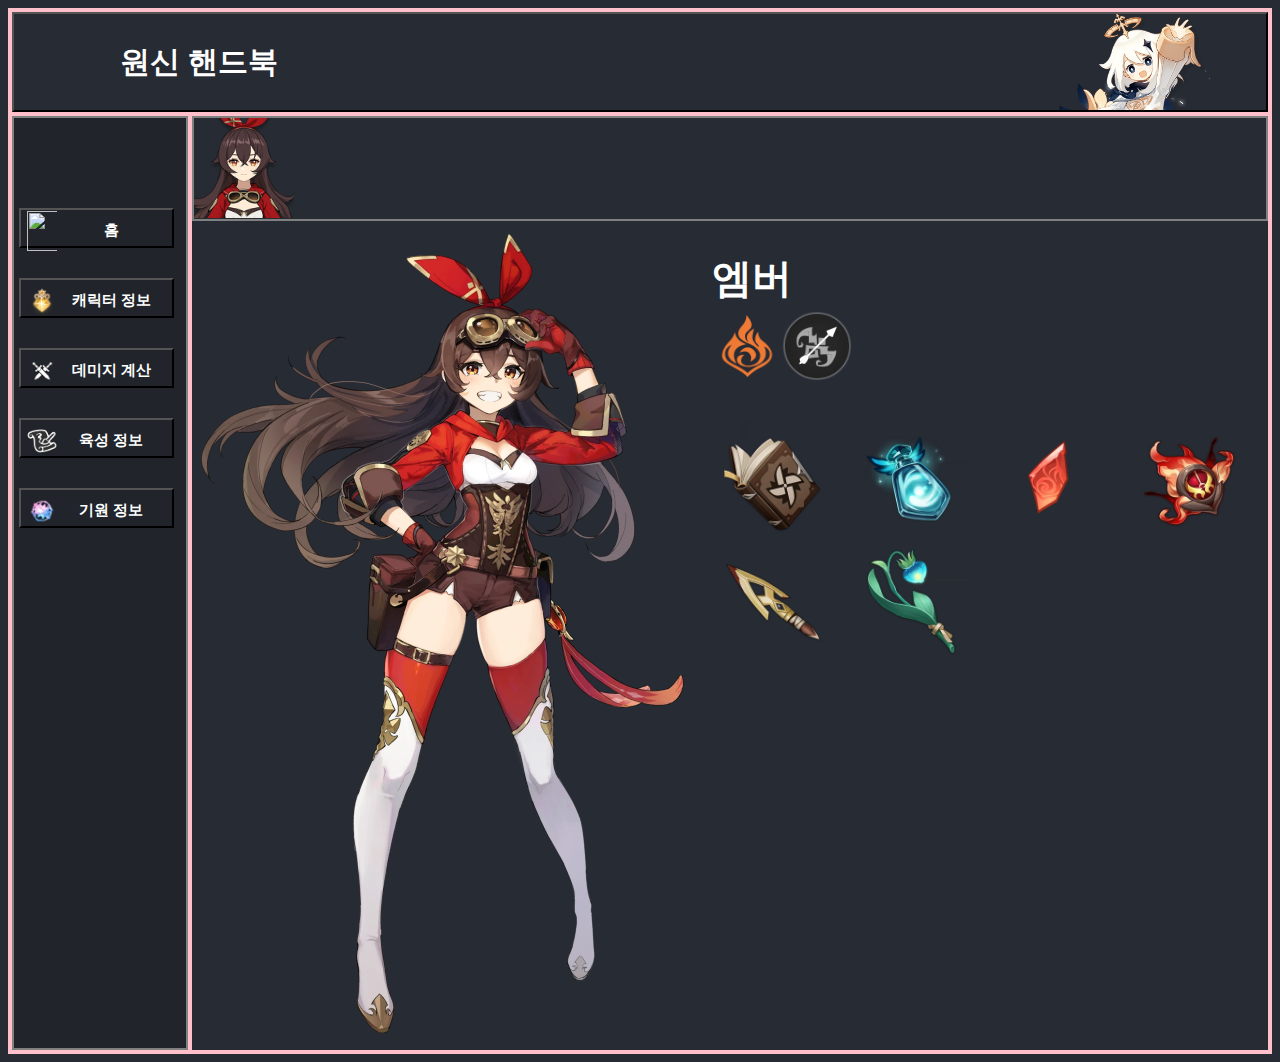
==== char.html @ 808f630c "Add files via upload" ====
<!doctype html>
<html>
<head>
  <title>원신 핸드북-엠버</title>
  <meta charset="utf-8">
  <link rel="stylesheet" href="css\char_style.css">
</head>
<body class="body">

  <div class="form">
    <div class="head_box">
      <div class="head_form">
      <button type="button" class="head_button" onclick="location.href='index.html'">
        <div class="head_button_txt">원신 핸드북</div>
      </button>
      </div>
    </div>
      <div class="list_box">
        <div class="list_form">
          <div></div>
          <div>
            <button type="button" class="list_button" id="char_button" onclick="location.href='index.html';">
            <img class="list_icon" src="img\icon_home.webp" height="100px" width="100px">
            <div class="list_button_txt">홈</div>
          </button></div>
          <div>
            <button type="button" class="list_button" id="char_button" onclick="location.href='char.html';">
            <img class="list_icon" src="img\icon_char.webp" height="100px" width="100px">
            <div class="list_button_txt">캐릭터 정보</div>
          </button></div>
          <div>
            <button type="button" class="list_button" id="calculator_button" onclick="location.href='damage_calculator.html';">
            <img class="list_icon" src="img\Icon_Combat.webp" height="100px" width="100px">
            <div class="list_button_txt">데미지 계산</div>
          </div>
          <div>
            <button type="button" class="list_button" id="info_promote_button" onclick="location.href='info_promote.html';">
            <img class="list_icon" src="img\Icon_info.png" height="100px" width="100px">
            <div class="list_button_txt">육성 정보</div>
          </div>
          <div>
            <button type="button" class="list_button" id="info_wish_button" onclick="location.href='info_wish.html';">
            <img class="list_icon" src="img\Icon_wish.webp" height="100px" width="100px">
            <div class="list_button_txt">기원 정보</div>
          </div>
      </div>
      </div>

    <div class="main_box">
      <div class="main_form">
      <div class="char_list_box">
        <table>
          <tr>
            <img src="img\엠버\profile.png" alt="Amber" title="Amber" height="100px" width="100px">
            </tr>
          </table>
      </div>
        <div class="char_illust_box">
          <img src="img\엠버\illust.webp" alt="Amber" title="Amber" height="800px" width="500px" >
        </div>
        <div class="char_name_box">
              <div class="char_name_txt">엠버</div>
              <div class="char_name_icon">
              <div class="icon"><img src="img\엠버\element.png"></div>
              <div class="icon"><img src="img\엠버\weapon_type.webp"></div>
            </div>
        </div>
        <div class="char_promote_box">
          <div class="promote_icon"><img src="img\엠버\Item1.webp" ></div>
          <div class="promote_icon"><img src="img\엠버\Item2.webp" ></div>
          <div class="promote_icon"><img src="img\엠버\Item3.webp" ></div>
          <div class="promote_icon"><img src="img\엠버\Item4.webp" ></div>
          <div class="promote_icon"><img src="img\엠버\Item5.webp" ></div>
          <div class="promote_icon"><img src="img\엠버\Item6.webp" ></div>
        </div>
      </div>
    </div>
  </div>

</body>
</html>
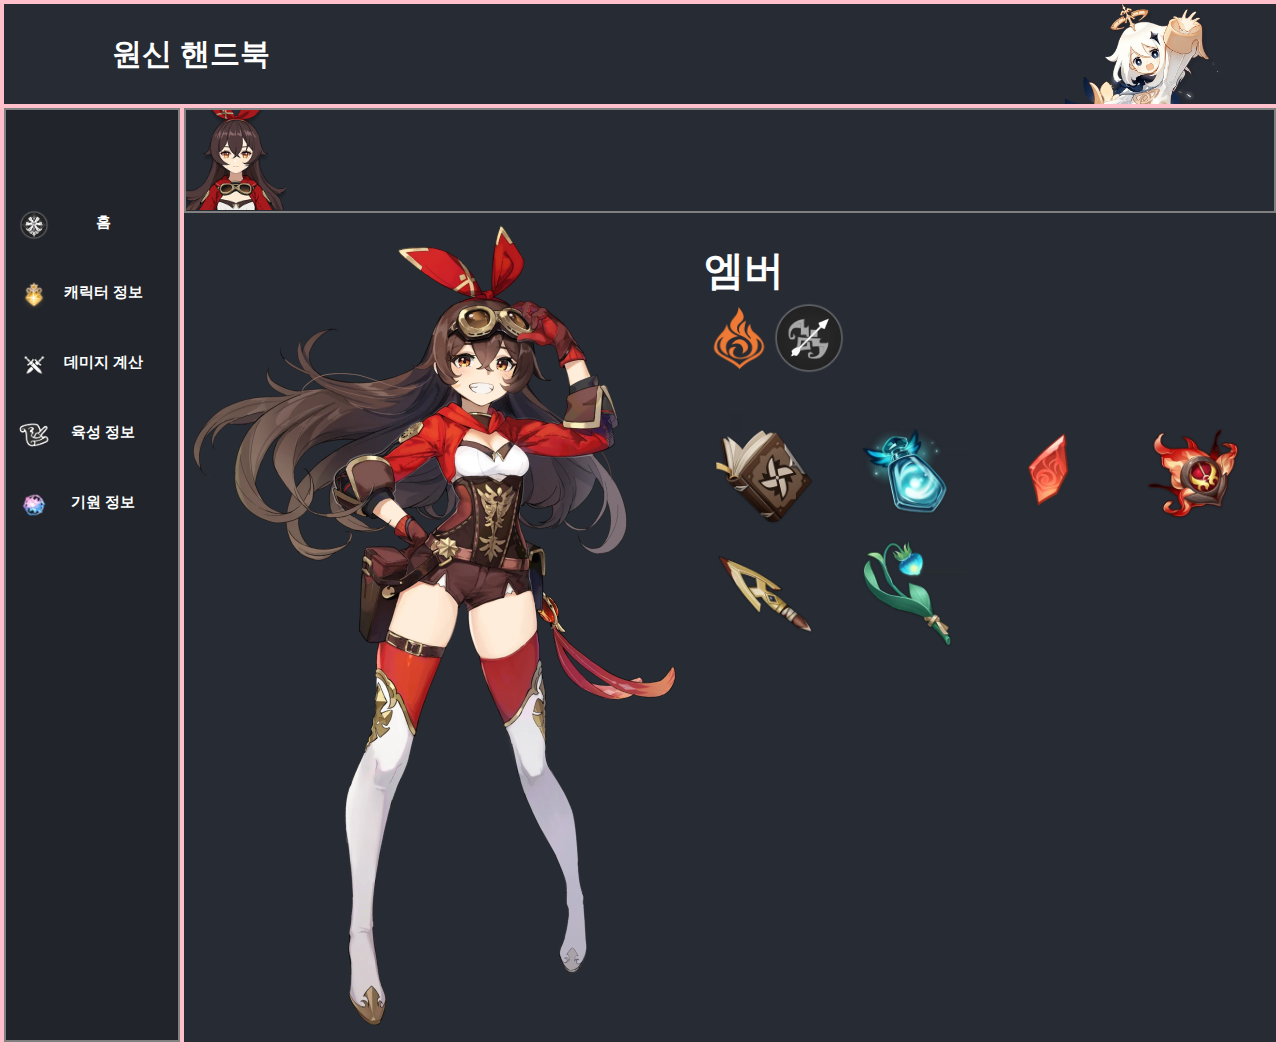
==== commit 004d2e96: "Add files via upload" ====
--- a/char.html
+++ b/char.html
@@ -3,48 +3,25 @@
 <head>
   <title>원신 핸드북-엠버</title>
   <meta charset="utf-8">
+  <link rel="stylesheet" href="css\head_box_frame_style.css">
   <link rel="stylesheet" href="css\char_style.css">
+  <link rel="icon" href="img/icon_chichi.png" type="image/x-icon" sizes="16x16">
+  <script src="https://ajax.googleapis.com/ajax/libs/jquery/3.6.0/jquery.min.js"></script>
+  <script type="text/javascript">
+    $(function(){
+       $(".head_box").load("head_box_frame.html");
+       $(".list_box").load("list_box_frame.html");
+     });
+  </script>
+
 </head>
 <body class="body">
 
   <div class="form">
     <div class="head_box">
-      <div class="head_form">
-      <button type="button" class="head_button" onclick="location.href='index.html'">
-        <div class="head_button_txt">원신 핸드북</div>
-      </button>
-      </div>
     </div>
-      <div class="list_box">
-        <div class="list_form">
-          <div></div>
-          <div>
-            <button type="button" class="list_button" id="char_button" onclick="location.href='index.html';">
-            <img class="list_icon" src="img\icon_home.webp" height="100px" width="100px">
-            <div class="list_button_txt">홈</div>
-          </button></div>
-          <div>
-            <button type="button" class="list_button" id="char_button" onclick="location.href='char.html';">
-            <img class="list_icon" src="img\icon_char.webp" height="100px" width="100px">
-            <div class="list_button_txt">캐릭터 정보</div>
-          </button></div>
-          <div>
-            <button type="button" class="list_button" id="calculator_button" onclick="location.href='damage_calculator.html';">
-            <img class="list_icon" src="img\Icon_Combat.webp" height="100px" width="100px">
-            <div class="list_button_txt">데미지 계산</div>
-          </div>
-          <div>
-            <button type="button" class="list_button" id="info_promote_button" onclick="location.href='info_promote.html';">
-            <img class="list_icon" src="img\Icon_info.png" height="100px" width="100px">
-            <div class="list_button_txt">육성 정보</div>
-          </div>
-          <div>
-            <button type="button" class="list_button" id="info_wish_button" onclick="location.href='info_wish.html';">
-            <img class="list_icon" src="img\Icon_wish.webp" height="100px" width="100px">
-            <div class="list_button_txt">기원 정보</div>
-          </div>
-      </div>
-      </div>
+    <div class="list_box">
+    </div>
 
     <div class="main_box">
       <div class="main_form">
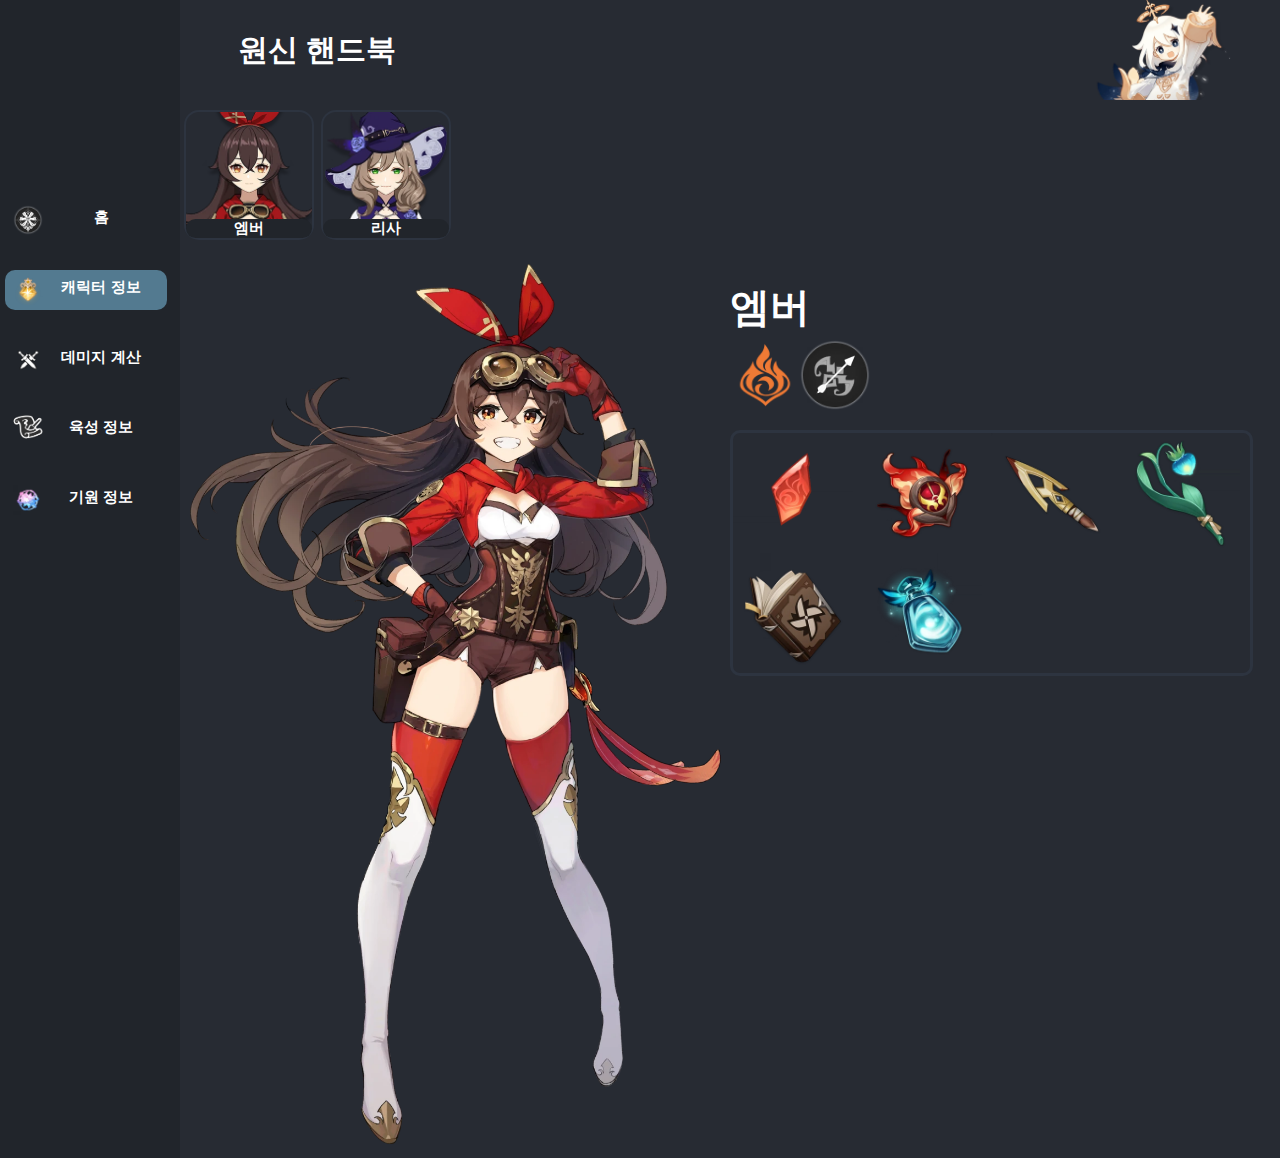
==== commit 186e1a6f: "Add files via upload" ====
--- a/char.html
+++ b/char.html
@@ -25,31 +25,9 @@
 
     <div class="main_box">
       <div class="main_form">
-      <div class="char_list_box">
-        <table>
-          <tr>
-            <img src="img\엠버\profile.png" alt="Amber" title="Amber" height="100px" width="100px">
-            </tr>
-          </table>
-      </div>
-        <div class="char_illust_box">
-          <img src="img\엠버\illust.webp" alt="Amber" title="Amber" height="800px" width="500px" >
-        </div>
-        <div class="char_name_box">
-              <div class="char_name_txt">엠버</div>
-              <div class="char_name_icon">
-              <div class="icon"><img src="img\엠버\element.png"></div>
-              <div class="icon"><img src="img\엠버\weapon_type.webp"></div>
-            </div>
-        </div>
-        <div class="char_promote_box">
-          <div class="promote_icon"><img src="img\엠버\Item1.webp" ></div>
-          <div class="promote_icon"><img src="img\엠버\Item2.webp" ></div>
-          <div class="promote_icon"><img src="img\엠버\Item3.webp" ></div>
-          <div class="promote_icon"><img src="img\엠버\Item4.webp" ></div>
-          <div class="promote_icon"><img src="img\엠버\Item5.webp" ></div>
-          <div class="promote_icon"><img src="img\엠버\Item6.webp" ></div>
-        </div>
+        <div class="char_list_box">
+        <script src="js/char_list_box.js"></script>
+
       </div>
     </div>
   </div>
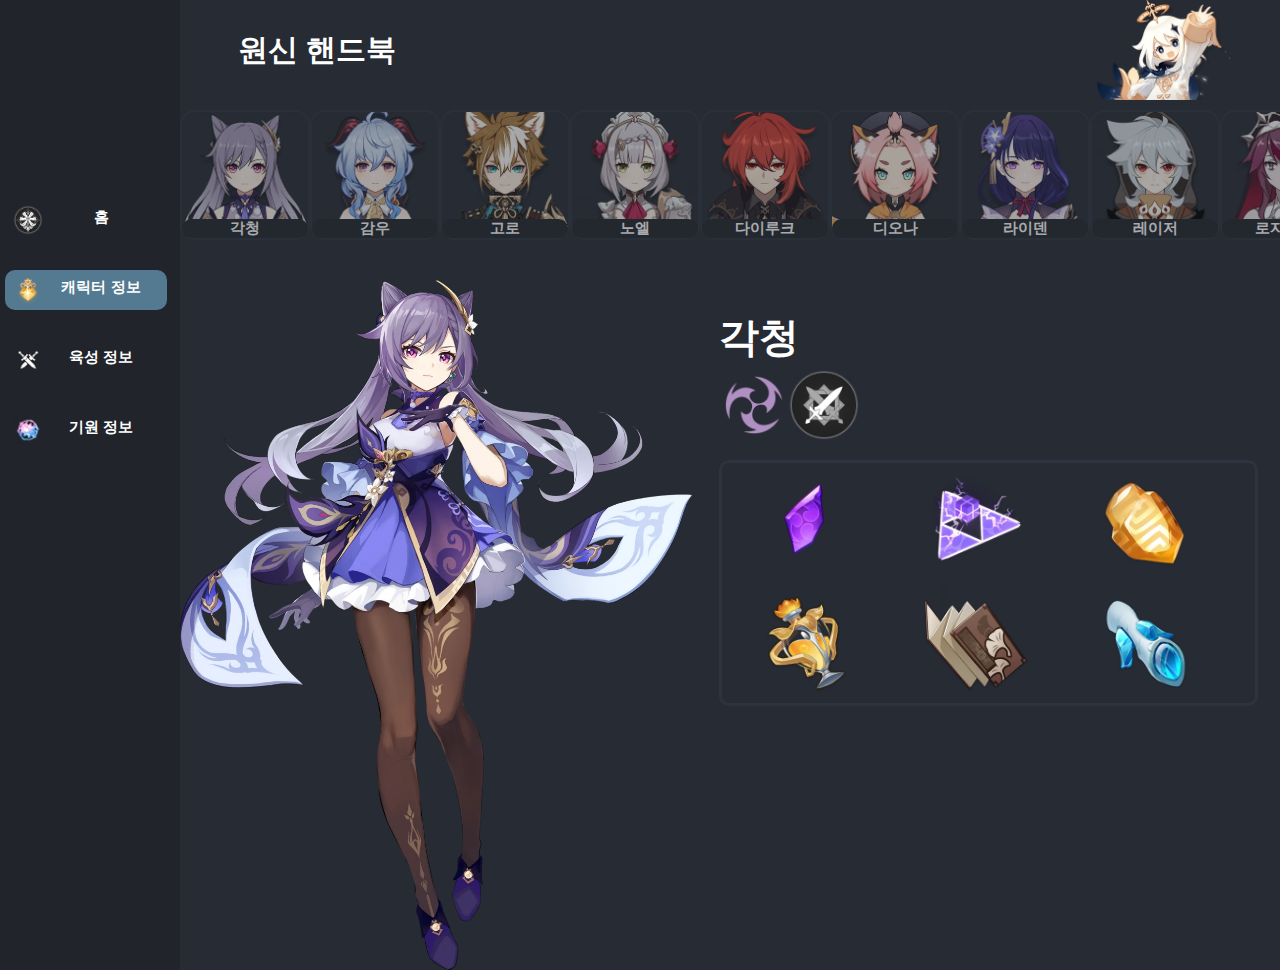
==== commit 95152415: "Add files via upload" ====
--- a/char.html
+++ b/char.html
@@ -12,6 +12,17 @@
        $(".head_box").load("head_box_frame.html");
        $(".list_box").load("list_box_frame.html");
      });
+  </script>
+
+
+  <!-- Global site tag (gtag.js) - Google Analytics -->
+  <script async src="https://www.googletagmanager.com/gtag/js?id=UA-230692504-1"></script>
+  <script>
+    window.dataLayer = window.dataLayer || [];
+    function gtag(){dataLayer.push(arguments);}
+    gtag('js', new Date());
+
+    gtag('config', 'UA-230692504-1');
   </script>
 
 </head>
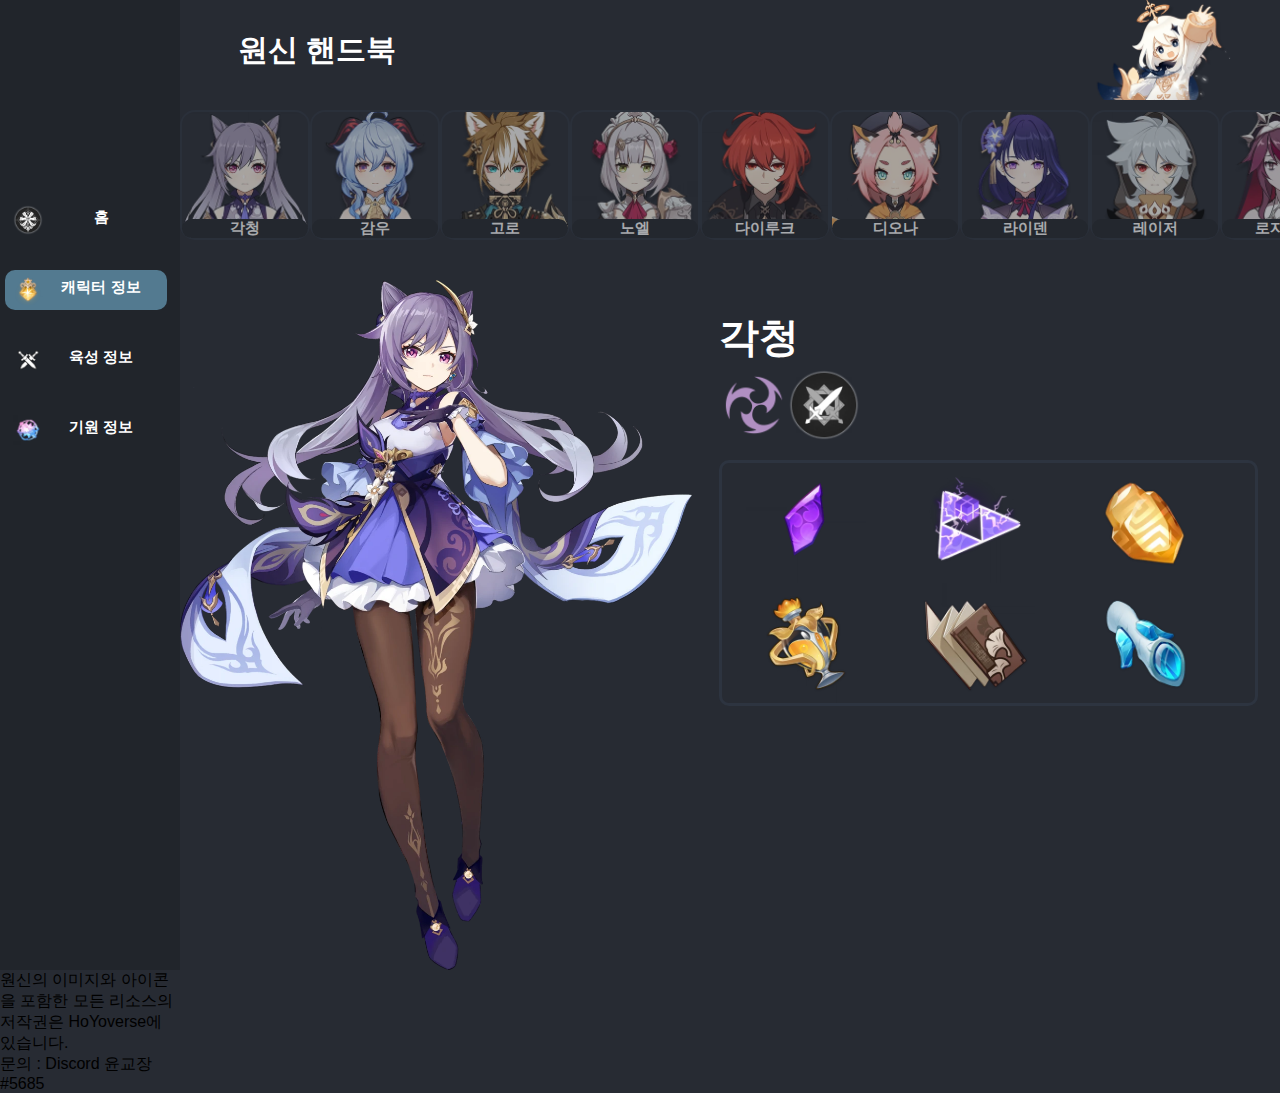
==== commit 6f3e3cdb: "Add files via upload" ====
--- a/char.html
+++ b/char.html
@@ -1,7 +1,7 @@
 <!doctype html>
 <html>
 <head>
-  <title>원신 핸드북-엠버</title>
+  <title>원신 핸드북- 캐릭터 정보</title>
   <meta charset="utf-8">
   <link rel="stylesheet" href="css\head_box_frame_style.css">
   <link rel="stylesheet" href="css\char_style.css">
@@ -11,6 +11,7 @@
     $(function(){
        $(".head_box").load("head_box_frame.html");
        $(".list_box").load("list_box_frame.html");
+       $(".tale_box").load("tale_box_frame.html");
      });
   </script>
 
@@ -43,5 +44,8 @@
     </div>
   </div>
 
+  <div class="tale_box">
+  </div>
+
 </body>
 </html>
